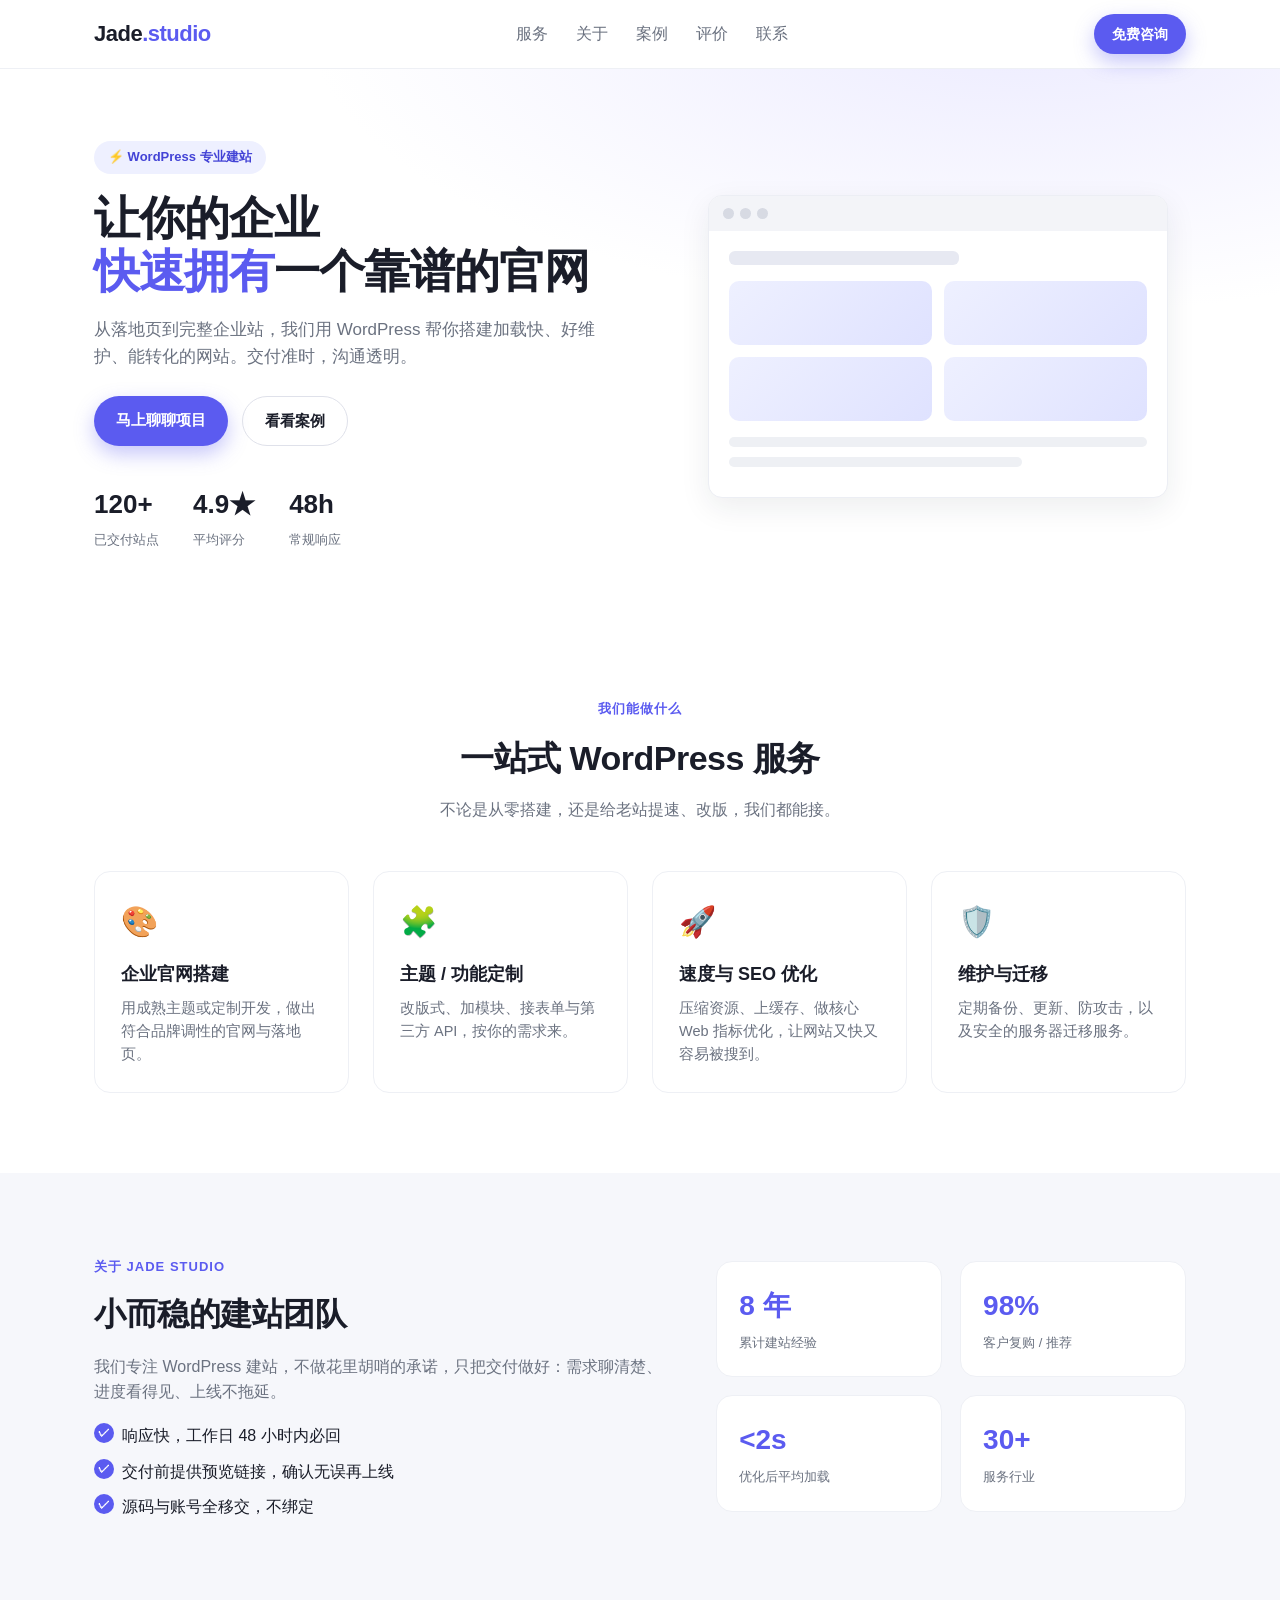
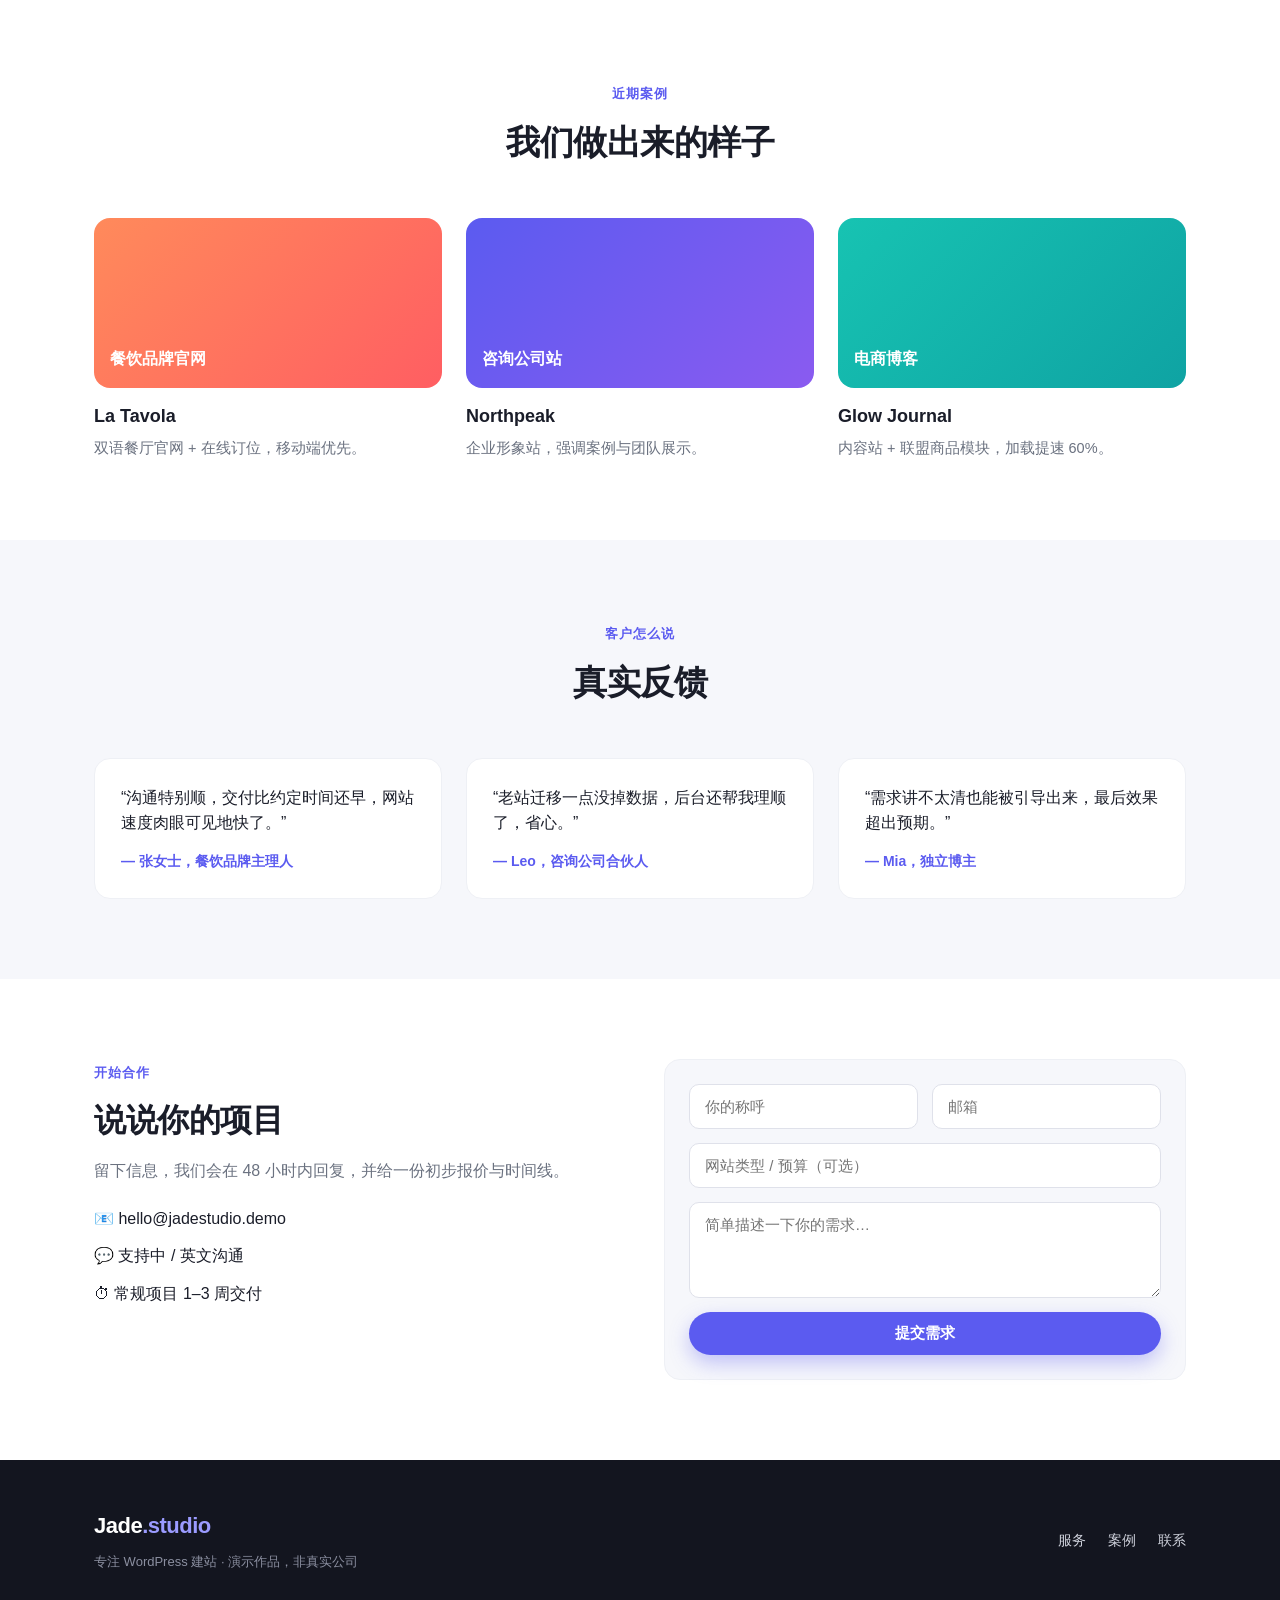
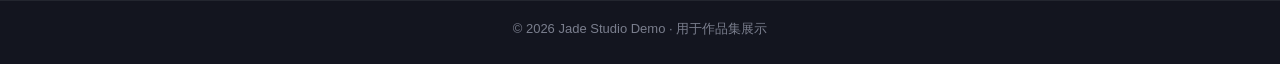
==== wordpress-demo/index.html @ bf4b1789 "Jade Studio portfolio: WordPress & Shopify demos for Freelancer" ====
<!DOCTYPE html>
<html lang="zh-CN">
<head>
<meta charset="UTF-8" />
<meta name="viewport" content="width=device-width, initial-scale=1.0" />
<title>Jade Studio — 专业 WordPress 建站与设计</title>
<meta name="description" content="Jade Studio 提供 WordPress 企业官网搭建、主题定制、速度优化与长期维护服务。" />
<link rel="stylesheet" href="css/style.css" />
</head>
<body>

<!-- ===== 导航 ===== -->
<header class="nav" id="nav">
  <div class="container nav__inner">
    <a href="#home" class="logo">Jade<span>.studio</span></a>
    <nav class="nav__links" id="navLinks">
      <a href="#services">服务</a>
      <a href="#about">关于</a>
      <a href="#work">案例</a>
      <a href="#testimonials">评价</a>
      <a href="#contact">联系</a>
    </nav>
    <a href="#contact" class="btn btn--primary nav__cta">免费咨询</a>
    <button class="nav__toggle" id="navToggle" aria-label="菜单">☰</button>
  </div>
</header>

<!-- ===== Hero ===== -->
<section class="hero" id="home">
  <div class="container hero__inner">
    <div class="hero__text">
      <span class="badge">⚡ WordPress 专业建站</span>
      <h1>让你的企业<br><span class="hl">快速拥有</span>一个靠谱的官网</h1>
      <p class="lead">从落地页到完整企业站，我们用 WordPress 帮你搭建加载快、好维护、能转化的网站。交付准时，沟通透明。</p>
      <div class="hero__actions">
        <a href="#contact" class="btn btn--primary">马上聊聊项目</a>
        <a href="#work" class="btn btn--ghost">看看案例</a>
      </div>
      <div class="hero__stats">
        <div><strong>120+</strong><span>已交付站点</span></div>
        <div><strong>4.9★</strong><span>平均评分</span></div>
        <div><strong>48h</strong><span>常规响应</span></div>
      </div>
    </div>
    <div class="hero__visual">
      <div class="browser">
        <div class="browser__bar"><i></i><i></i><i></i></div>
        <div class="browser__body">
          <div class="mock-bar"></div>
          <div class="mock-grid">
            <div class="mock-card"></div><div class="mock-card"></div>
            <div class="mock-card"></div><div class="mock-card"></div>
          </div>
          <div class="mock-line"></div>
          <div class="mock-line short"></div>
        </div>
      </div>
    </div>
  </div>
</section>

<!-- ===== 服务 ===== -->
<section class="section" id="services">
  <div class="container">
    <div class="section__head">
      <span class="eyebrow">我们能做什么</span>
      <h2>一站式 WordPress 服务</h2>
      <p>不论是从零搭建，还是给老站提速、改版，我们都能接。</p>
    </div>
    <div class="grid grid--4">
      <article class="card">
        <div class="card__icon">🎨</div>
        <h3>企业官网搭建</h3>
        <p>用成熟主题或定制开发，做出符合品牌调性的官网与落地页。</p>
      </article>
      <article class="card">
        <div class="card__icon">🧩</div>
        <h3>主题 / 功能定制</h3>
        <p>改版式、加模块、接表单与第三方 API，按你的需求来。</p>
      </article>
      <article class="card">
        <div class="card__icon">🚀</div>
        <h3>速度与 SEO 优化</h3>
        <p>压缩资源、上缓存、做核心 Web 指标优化，让网站又快又容易被搜到。</p>
      </article>
      <article class="card">
        <div class="card__icon">🛡️</div>
        <h3>维护与迁移</h3>
        <p>定期备份、更新、防攻击，以及安全的服务器迁移服务。</p>
      </article>
    </div>
  </div>
</section>

<!-- ===== 关于 ===== -->
<section class="section section--alt" id="about">
  <div class="container about__inner">
    <div class="about__text">
      <span class="eyebrow">关于 Jade Studio</span>
      <h2>小而稳的建站团队</h2>
      <p>我们专注 WordPress 建站，不做花里胡哨的承诺，只把交付做好：需求聊清楚、进度看得见、上线不拖延。</p>
      <ul class="check">
        <li>响应快，工作日 48 小时内必回</li>
        <li>交付前提供预览链接，确认无误再上线</li>
        <li>源码与账号全移交，不绑定</li>
      </ul>
    </div>
    <div class="about__stats">
      <div class="stat"><strong>8 年</strong><span>累计建站经验</span></div>
      <div class="stat"><strong>98%</strong><span>客户复购 / 推荐</span></div>
      <div class="stat"><strong>&lt;2s</strong><span>优化后平均加载</span></div>
      <div class="stat"><strong>30+</strong><span>服务行业</span></div>
    </div>
  </div>
</section>

<!-- ===== 案例 ===== -->
<section class="section" id="work">
  <div class="container">
    <div class="section__head">
      <span class="eyebrow">近期案例</span>
      <h2>我们做出来的样子</h2>
    </div>
    <div class="grid grid--3">
      <article class="work">
        <div class="work__thumb thumb-a"><span>餐饮品牌官网</span></div>
        <h3>La Tavola</h3>
        <p>双语餐厅官网 + 在线订位，移动端优先。</p>
      </article>
      <article class="work">
        <div class="work__thumb thumb-b"><span>咨询公司站</span></div>
        <h3>Northpeak</h3>
        <p>企业形象站，强调案例与团队展示。</p>
      </article>
      <article class="work">
        <div class="work__thumb thumb-c"><span>电商博客</span></div>
        <h3>Glow Journal</h3>
        <p>内容站 + 联盟商品模块，加载提速 60%。</p>
      </article>
    </div>
  </div>
</section>

<!-- ===== 评价 ===== -->
<section class="section section--alt" id="testimonials">
  <div class="container">
    <div class="section__head">
      <span class="eyebrow">客户怎么说</span>
      <h2>真实反馈</h2>
    </div>
    <div class="grid grid--3">
      <blockquote class="quote">
        <p>“沟通特别顺，交付比约定时间还早，网站速度肉眼可见地快了。”</p>
        <footer>— 张女士，餐饮品牌主理人</footer>
      </blockquote>
      <blockquote class="quote">
        <p>“老站迁移一点没掉数据，后台还帮我理顺了，省心。”</p>
        <footer>— Leo，咨询公司合伙人</footer>
      </blockquote>
      <blockquote class="quote">
        <p>“需求讲不太清也能被引导出来，最后效果超出预期。”</p>
        <footer>— Mia，独立博主</footer>
      </blockquote>
    </div>
  </div>
</section>

<!-- ===== 联系 ===== -->
<section class="section" id="contact">
  <div class="container contact__inner">
    <div class="contact__intro">
      <span class="eyebrow">开始合作</span>
      <h2>说说你的项目</h2>
      <p>留下信息，我们会在 48 小时内回复，并给一份初步报价与时间线。</p>
      <ul class="contact__info">
        <li>📧 hello@jadestudio.demo</li>
        <li>💬 支持中 / 英文沟通</li>
        <li>⏱ 常规项目 1–3 周交付</li>
      </ul>
    </div>
    <form class="form" onsubmit="return false;">
      <div class="form__row">
        <input type="text" placeholder="你的称呼" />
        <input type="email" placeholder="邮箱" />
      </div>
      <input type="text" placeholder="网站类型 / 预算（可选）" />
      <textarea rows="4" placeholder="简单描述一下你的需求…"></textarea>
      <button class="btn btn--primary" type="submit">提交需求</button>
    </form>
  </div>
</section>

<!-- ===== 页脚 ===== -->
<footer class="footer">
  <div class="container footer__inner">
    <div>
      <a href="#home" class="logo">Jade<span>.studio</span></a>
      <p class="muted">专注 WordPress 建站 · 演示作品，非真实公司</p>
    </div>
    <nav class="footer__links">
      <a href="#services">服务</a>
      <a href="#work">案例</a>
      <a href="#contact">联系</a>
    </nav>
  </div>
  <p class="footer__copy">© 2026 Jade Studio Demo · 用于作品集展示</p>
</footer>

<script src="js/main.js"></script>
</body>
</html>
---- wordpress-demo/css/style.css ----
:root{
  --bg:#ffffff;
  --bg-alt:#f6f7fb;
  --ink:#1a1d29;
  --muted:#6b7280;
  --primary:#5b5bf0;
  --primary-d:#4343d6;
  --accent:#ff7a59;
  --radius:16px;
  --shadow:0 10px 30px rgba(27,32,50,.08);
  --maxw:1140px;
  --font:-apple-system,BlinkMacSystemFont,"Segoe UI",Roboto,"PingFang SC","Microsoft YaHei",sans-serif;
}
*{box-sizing:border-box;margin:0;padding:0}
html{scroll-behavior:smooth}
body{font-family:var(--font);color:var(--ink);background:var(--bg);line-height:1.6;-webkit-font-smoothing:antialiased}
a{color:inherit;text-decoration:none}
img{max-width:100%}
.container{width:100%;max-width:var(--maxw);margin:0 auto;padding:0 24px}

/* buttons */
.btn{display:inline-block;padding:12px 22px;border-radius:999px;font-weight:600;font-size:15px;cursor:pointer;border:0;transition:transform .15s ease,box-shadow .15s ease}
.btn--primary{background:var(--primary);color:#fff;box-shadow:0 8px 20px rgba(91,91,240,.35)}
.btn--primary:hover{background:var(--primary-d);transform:translateY(-2px)}
.btn--ghost{background:transparent;color:var(--ink);border:1.5px solid #dfe1ea}
.btn--ghost:hover{border-color:var(--primary);color:var(--primary)}

/* nav */
.nav{position:sticky;top:0;z-index:50;background:rgba(255,255,255,.85);backdrop-filter:blur(10px);border-bottom:1px solid #eef0f5}
.nav__inner{display:flex;align-items:center;justify-content:space-between;height:68px}
.logo{font-weight:800;font-size:22px;letter-spacing:-.5px}
.logo span{color:var(--primary)}
.nav__links{display:flex;gap:28px;font-weight:500}
.nav__links a{color:var(--muted);transition:color .15s}
.nav__links a:hover{color:var(--ink)}
.nav__cta{padding:9px 18px;font-size:14px}
.nav__toggle{display:none;background:none;border:0;font-size:24px;cursor:pointer;color:var(--ink)}

/* hero */
.hero{padding:72px 0 64px;background:radial-gradient(1200px 500px at 80% -10%,#ecebff 0%,transparent 60%)}
.hero__inner{display:grid;grid-template-columns:1.05fr .95fr;gap:48px;align-items:center}
.badge{display:inline-block;background:#eef0ff;color:var(--primary-d);font-weight:600;font-size:13px;padding:6px 14px;border-radius:999px;margin-bottom:18px}
.hero h1{font-size:46px;line-height:1.15;letter-spacing:-1px}
.hl{color:var(--primary)}
.lead{margin:18px 0 26px;color:var(--muted);font-size:17px;max-width:520px}
.hero__actions{display:flex;gap:14px;flex-wrap:wrap}
.hero__stats{display:flex;gap:34px;margin-top:38px}
.hero__stats strong{display:block;font-size:26px;color:var(--ink)}
.hero__stats span{font-size:13px;color:var(--muted)}

/* browser mock */
.hero__visual{display:flex;justify-content:center}
.browser{width:100%;max-width:460px;background:#fff;border-radius:14px;box-shadow:var(--shadow);overflow:hidden;border:1px solid #eceef4}
.browser__bar{display:flex;gap:6px;padding:12px 14px;background:#f3f4f8}
.browser__bar i{width:11px;height:11px;border-radius:50%;background:#d7dae3;display:block}
.browser__body{padding:20px}
.mock-bar{height:14px;width:55%;background:#e7e9f2;border-radius:6px;margin-bottom:16px}
.mock-grid{display:grid;grid-template-columns:1fr 1fr;gap:12px;margin-bottom:16px}
.mock-card{height:64px;border-radius:10px;background:linear-gradient(135deg,#eef0ff,#dfe2ff)}
.mock-line{height:10px;background:#eef0f4;border-radius:6px;margin-bottom:10px}
.mock-line.short{width:70%}

/* sections */
.section{padding:80px 0}
.section--alt{background:var(--bg-alt)}
.section__head{text-align:center;max-width:620px;margin:0 auto 48px}
.eyebrow{color:var(--primary);font-weight:700;font-size:13px;letter-spacing:1px;text-transform:uppercase}
.section__head h2{font-size:34px;margin:10px 0 12px;letter-spacing:-.5px}
.section__head p{color:var(--muted)}

/* grid */
.grid{display:grid;gap:24px}
.grid--4{grid-template-columns:repeat(4,1fr)}
.grid--3{grid-template-columns:repeat(3,1fr)}

/* card */
.card{background:#fff;border:1px solid #eef0f5;border-radius:var(--radius);padding:26px;transition:transform .18s ease,box-shadow .18s ease}
.card:hover{transform:translateY(-4px);box-shadow:var(--shadow)}
.card__icon{font-size:30px;margin-bottom:14px}
.card h3{font-size:18px;margin-bottom:8px}
.card p{color:var(--muted);font-size:14.5px}

/* about */
.about__inner{display:grid;grid-template-columns:1.1fr .9fr;gap:48px;align-items:center}
.about__text h2{font-size:32px;margin:10px 0 14px;letter-spacing:-.5px}
.about__text>p{color:var(--muted)}
.check{list-style:none;margin-top:18px;display:grid;gap:10px}
.check li{position:relative;padding-left:28px;color:var(--ink)}
.check li::before{content:"✓";position:absolute;left:0;top:0;width:20px;height:20px;border-radius:50%;background:var(--primary);color:#fff;font-size:12px;display:flex;align-items:center;justify-content:center;font-weight:700}
.about__stats{display:grid;grid-template-columns:1fr 1fr;gap:18px}
.stat{background:#fff;border:1px solid #eef0f5;border-radius:var(--radius);padding:22px}
.stat strong{display:block;font-size:28px;color:var(--primary)}
.stat span{font-size:13px;color:var(--muted)}

/* work */
.work__thumb{height:170px;border-radius:var(--radius);display:flex;align-items:flex-end;padding:16px;color:#fff;font-weight:600;margin-bottom:14px}
.thumb-a{background:linear-gradient(135deg,#ff8a5b,#ff5e62)}
.thumb-b{background:linear-gradient(135deg,#5b5bf0,#8a5bf0)}
.thumb-c{background:linear-gradient(135deg,#17c3b2,#0fa3a3)}
.work h3{font-size:18px;margin-bottom:6px}
.work p{color:var(--muted);font-size:14.5px}

/* quote */
.quote{background:#fff;border:1px solid #eef0f5;border-radius:var(--radius);padding:26px}
.quote p{font-size:16px;margin-bottom:14px}
.quote footer{color:var(--primary);font-weight:600;font-size:14px}

/* contact */
.contact__inner{display:grid;grid-template-columns:1fr 1fr;gap:48px;align-items:start}
.contact__intro h2{font-size:32px;margin:10px 0 12px;letter-spacing:-.5px}
.contact__intro>p{color:var(--muted)}
.contact__info{list-style:none;margin-top:22px;display:grid;gap:12px;color:var(--ink);font-weight:500}
.form{background:var(--bg-alt);border:1px solid #eef0f5;border-radius:var(--radius);padding:24px;display:grid;gap:14px}
.form__row{display:grid;grid-template-columns:1fr 1fr;gap:14px}
.form input,.form textarea{width:100%;padding:13px 15px;border:1px solid #dfe1ea;border-radius:10px;font-family:inherit;font-size:15px;background:#fff;resize:vertical}
.form input:focus,.form textarea:focus{outline:none;border-color:var(--primary);box-shadow:0 0 0 3px rgba(91,91,240,.15)}

/* footer */
.footer{background:#13151f;color:#cfd2dc;padding:48px 0 24px}
.footer__inner{display:flex;justify-content:space-between;align-items:center;gap:24px;flex-wrap:wrap}
.footer .logo{color:#fff}
.footer .logo span{color:#9b9bff}
.footer .muted{color:#8b8fa0;font-size:13px;margin-top:8px}
.footer__links{display:flex;gap:22px}
.footer__links a{color:#cfd2dc;font-size:14px}
.footer__links a:hover{color:#fff}
.footer__copy{text-align:center;color:#7a7e8d;font-size:13px;margin-top:28px;border-top:1px solid #23262f;padding-top:18px}

/* responsive */
@media (max-width:900px){
  .hero__inner,.about__inner,.contact__inner{grid-template-columns:1fr}
  .grid--4{grid-template-columns:repeat(2,1fr)}
  .hero__visual{order:-1}
  .hero h1{font-size:38px}
}
@media (max-width:680px){
  .nav__links{position:absolute;top:68px;left:0;right:0;background:#fff;flex-direction:column;padding:18px 24px;gap:14px;border-bottom:1px solid #eef0f5;display:none}
  .nav__links.open{display:flex}
  .nav__cta{display:none}
  .nav__toggle{display:block}
  .grid--3,.grid--4{grid-template-columns:1fr}
  .hero__stats{gap:22px}
  .section{padding:56px 0}
}
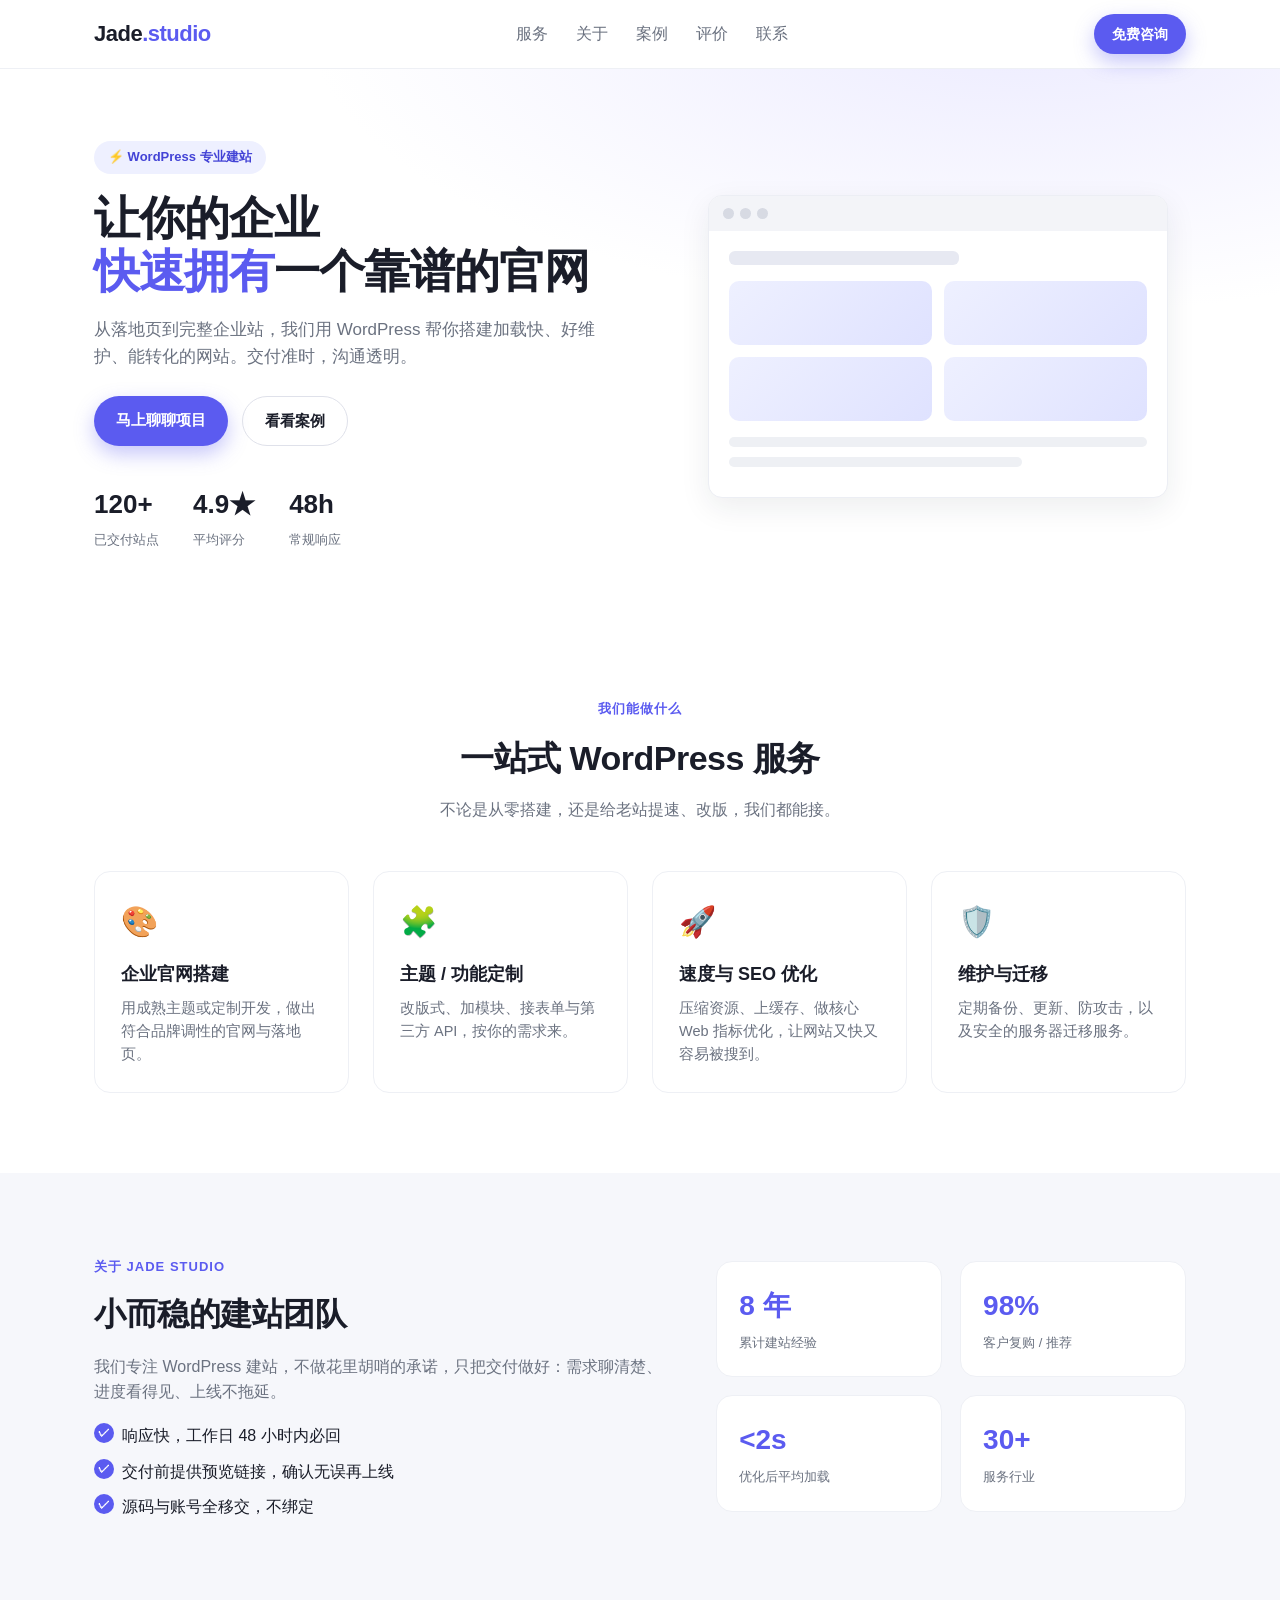
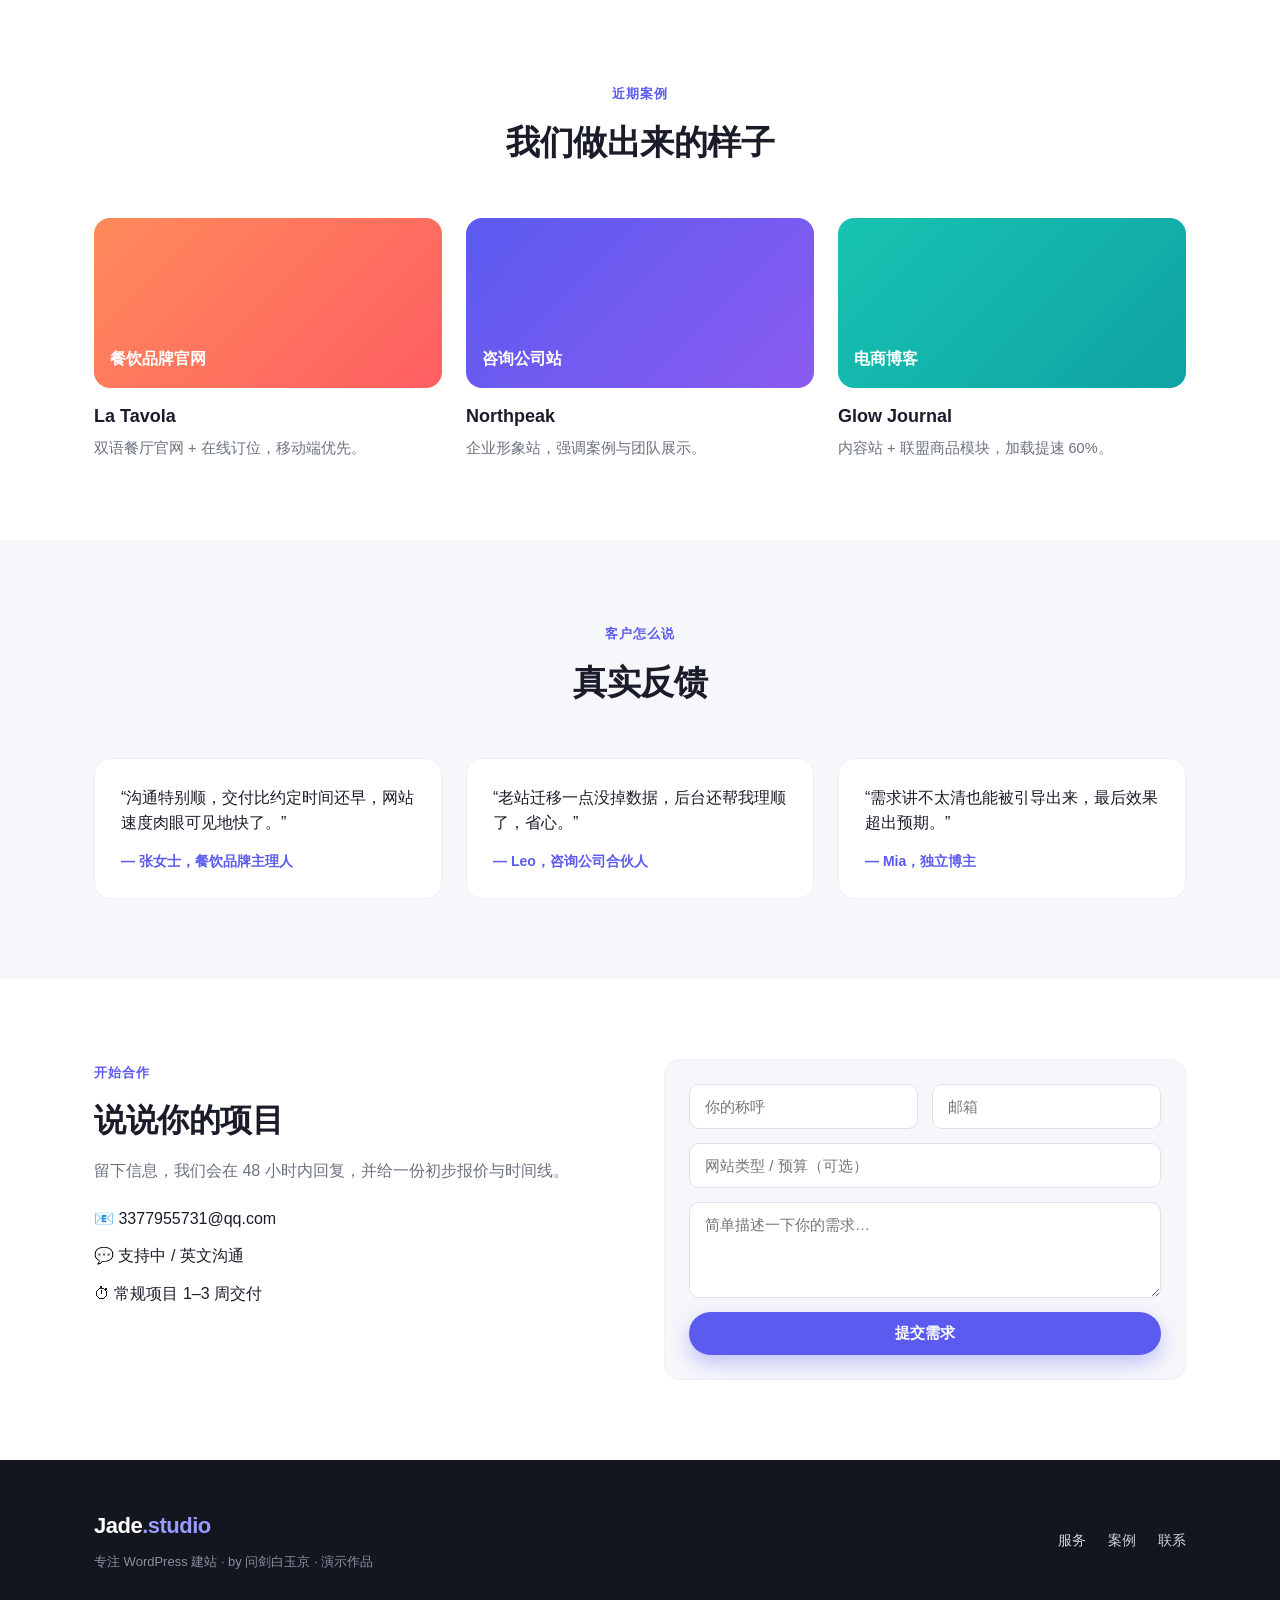
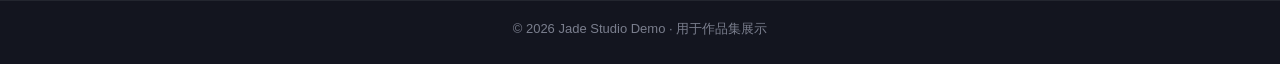
==== commit 1e9164f2: "换皮: 邮箱改为 3377955731@qq.com，署名加入 问剑白玉京" ====
--- a/wordpress-demo/index.html
+++ b/wordpress-demo/index.html
@@ -173,7 +173,7 @@
       <h2>说说你的项目</h2>
       <p>留下信息，我们会在 48 小时内回复，并给一份初步报价与时间线。</p>
       <ul class="contact__info">
-        <li>📧 hello@jadestudio.demo</li>
+        <li>📧 3377955731@qq.com</li>
         <li>💬 支持中 / 英文沟通</li>
         <li>⏱ 常规项目 1–3 周交付</li>
       </ul>
@@ -195,7 +195,7 @@
   <div class="container footer__inner">
     <div>
       <a href="#home" class="logo">Jade<span>.studio</span></a>
-      <p class="muted">专注 WordPress 建站 · 演示作品，非真实公司</p>
+      <p class="muted">专注 WordPress 建站 · by 问剑白玉京 · 演示作品</p>
     </div>
     <nav class="footer__links">
       <a href="#services">服务</a>
